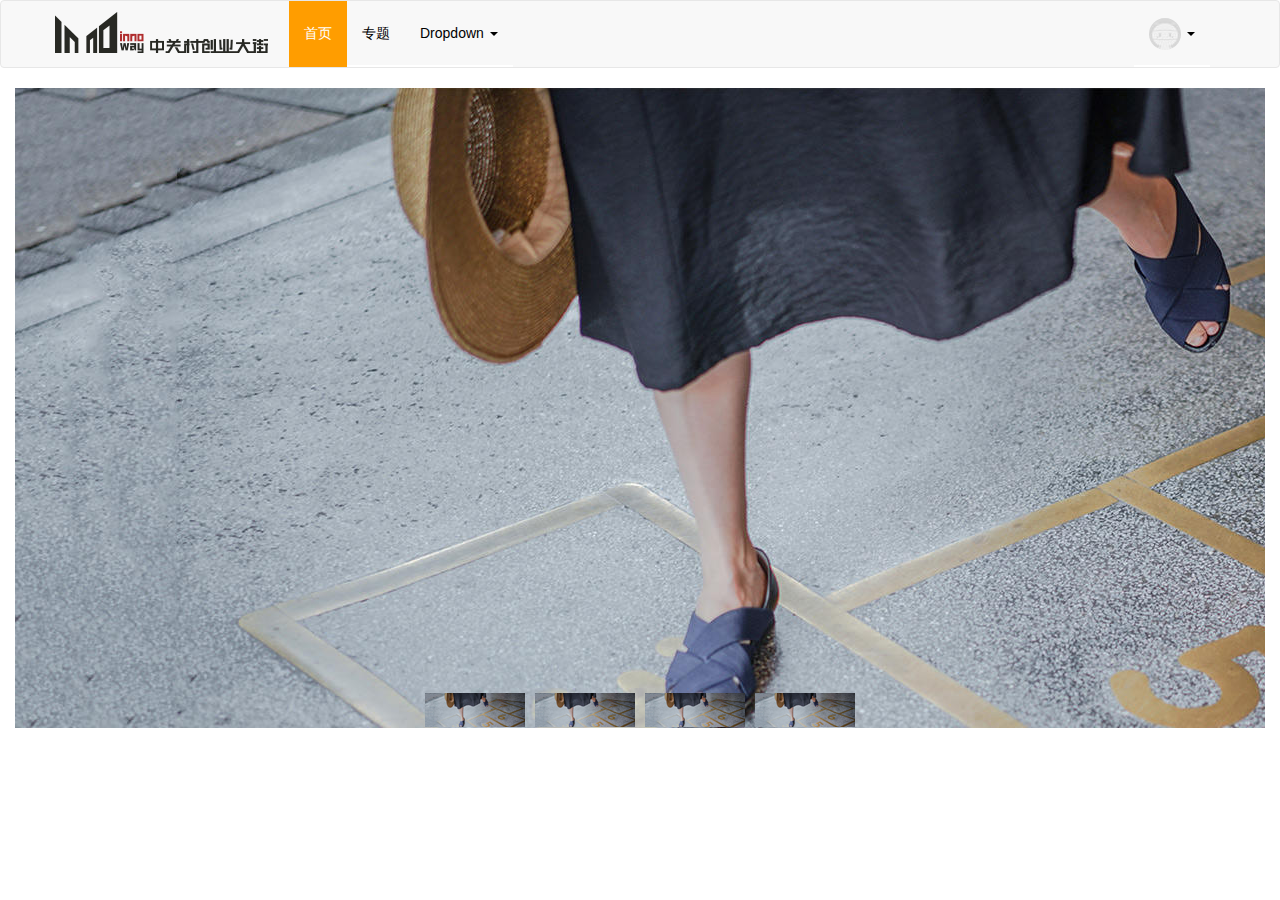
==== index.html @ f0441b7b "'ss'" ====
<!DOCTYPE html>
<html lang="zh">

	<head>
		<meta charset="UTF-8" />
		<meta name="viewport" content="width=device-width, initial-scale=1.0" />
		<meta http-equiv="X-UA-Compatible" content="ie=edge" />
		<title>点点滴滴</title>
		<link rel="stylesheet" type="text/css" href="bootstarp/css/bootstrap.css" />
		<link rel="stylesheet" type="text/css" href="swiper/css/swiper-3.4.2.min.css" />
		<link rel="stylesheet" type="text/css" href="css/style.css" />
		<script src="js/jquery.js" type="text/javascript" charset="utf-8"></script>
		<script src="bootstarp/js/bootstrap.js" type="text/javascript" charset="utf-8"></script>
		<script src="swiper/js/swiper-3.4.2.min.js" type="text/javascript" charset="utf-8"></script>
	</head>

	<body>
		<!-- header start -->
		<div class="navbar navbar-default">
			<div class="container">
				<!-- logo start -->
				<div class="navbar-header">
					<a class="navbar-brand logo-style" href="/">
						<img class="brand-img" src="img/logo.png" alt="点点滴滴">
					</a>
				</div>
				<!-- logo end -->
				<!-- navbar start -->
				<div class="collapse navbar-collapse" id="bs-example-navbar-collapse-1">
					<ul class="nav navbar-nav">
						<li class="active">
							<a href="#">首页</a>
						</li>
						<li>
							<a href="#">专题</a>
						</li>
						<li class="dropdown">
							<a href="#" class="dropdown-toggle" data-toggle="dropdown" role="button" aria-haspopup="true" aria-expanded="false">
								Dropdown <span class="caret"></span>
							</a>
							<ul class="dropdown-menu">
								<li>
									<a href="#">Action</a>
								</li>
								<li>
									<a href="#">Another action</a>
								</li>
								<li>
									<a href="#">Something else here</a>
								</li>
								<li role="separator" class="divider"></li>
								<li>
									<a href="#">Separated link</a>
								</li>
								<li role="separator" class="divider"></li>
								<li>
									<a href="#">One more separated link</a>
								</li>
							</ul>
						</li>
					</ul>
					<ul class="nav navbar-nav navbar-right">
						<li class="dropdown">
							<a href="#" class="dropdown-toggle user-active" data-toggle="dropdown" role="button">
								<img class="img-circle" src="img/user.jpeg" />
								<span class="caret"></span>
							</a>
							<ul class="dropdown-menu">
								<li>
									<a href="#">
										<i class="glyphicon glyphicon-edit"></i> 写游记
									</a>
								</li>
								<li>
									<a href="#">
										<i class="glyphicon glyphicon-cog"></i> 设置
									</a>
								</li>
								<li>
									<a href="#">
										<i class="glyphicon glyphicon-off"></i> 退出
									</a>
								</li>
							</ul>
						</li>
					</ul>
				</div>
				<!-- navbar end -->
			</div>
		</div>
		<!-- header end -->
		<div class="container-fluid">
			<div class="swiper-container">
			  	<div class="swiper-wrapper">
				    <div class="swiper-slide">
				    	<img src="img/swiperImg/show01.jpeg"/>
				    </div>
				    <div class="swiper-slide">
				    	<img src="img/swiperImg/show02.jpeg"/>
				    </div>
				    <div class="swiper-slide">
				    	<img src="img/swiperImg/show03.jpeg"/>
				    </div>
				    <div class="swiper-slide">
				    	<img src="img/swiperImg/show04.jpeg"/>
				    </div>
			  	</div>
			  	<div class="swiper-pagination"></div>
			</div>
		</div>
		
		<script>
			new Swiper('.swiper-container',{
				autoplay:2000,
				loop:true,
				pagination : '.swiper-pagination',
				paginationBulletRender: function (swiper, index, className) {
			      	return '<span class="' + className + '">'
			      	+'<img src="img/swiperImg/show01-min.jpg"/>'
			      	+'</span>';
			  	}
			});
		</script>
	</body>

</html>
---- css/style.css ----
.logo-style{
	padding: 0px 20px 0px 0px;
}
.navbar-default .navbar-nav > .active > a,
.navbar-default .navbar-nav > .active > a:hover,
.navbar-default .navbar-nav > .active > a:focus{
	background-color: #ff9d00;
    color: #fff!important;
    text-decoration: none;
    border-bottom: 2px solid #ff9d00;
}
.navbar-default .navbar-nav > li > a{
	color: black;
	border-bottom: 2px solid white;
}
.navbar-default .navbar-nav > li > a:hover{
	color: #ff9d00;
	border-bottom: 2px solid #ff9d00;
}
.navbar-nav > li > a{
	line-height: 34px;
}
.user-active:hover{
	border-bottom:none!important;
}
.user-active:hover>img,.user-active:focus>img{
	border: 2px solid #ff9d00;
}
.nav .open > a,
.nav .open > a:hover,
.nav .open > a:focus{
	border: none!important;
}
.dropdown-menu > li > a {
    padding: 10px 24px;
}
.dropdown-menu > li > a > i{
    padding-right: 10px;
}
.dropdown-menu > li > a:hover, .dropdown-menu > li > a:focus {
    color: #262626;
    text-decoration: none;
    background-color: rgba(204, 204, 204, 0.5);
}
.swiper-pagination-bullet{
	width: auto;
    opacity: 1;
}
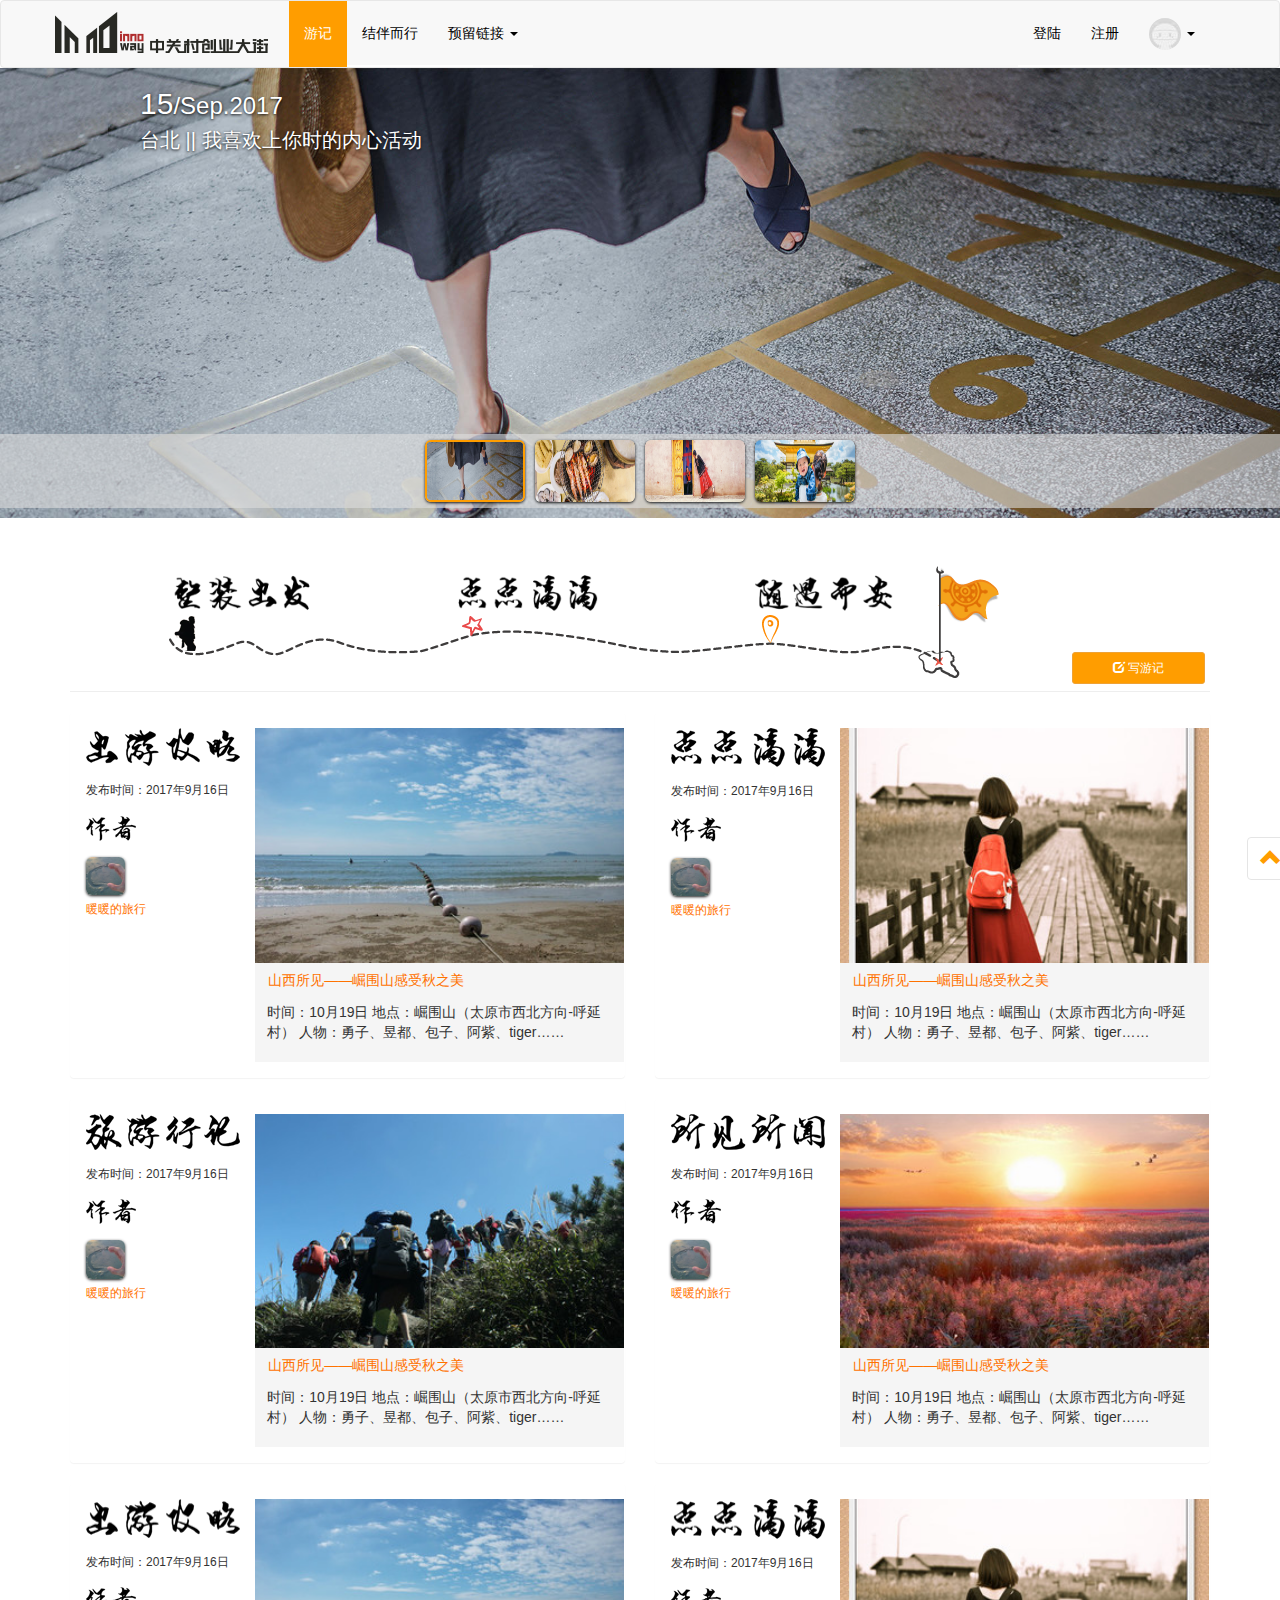
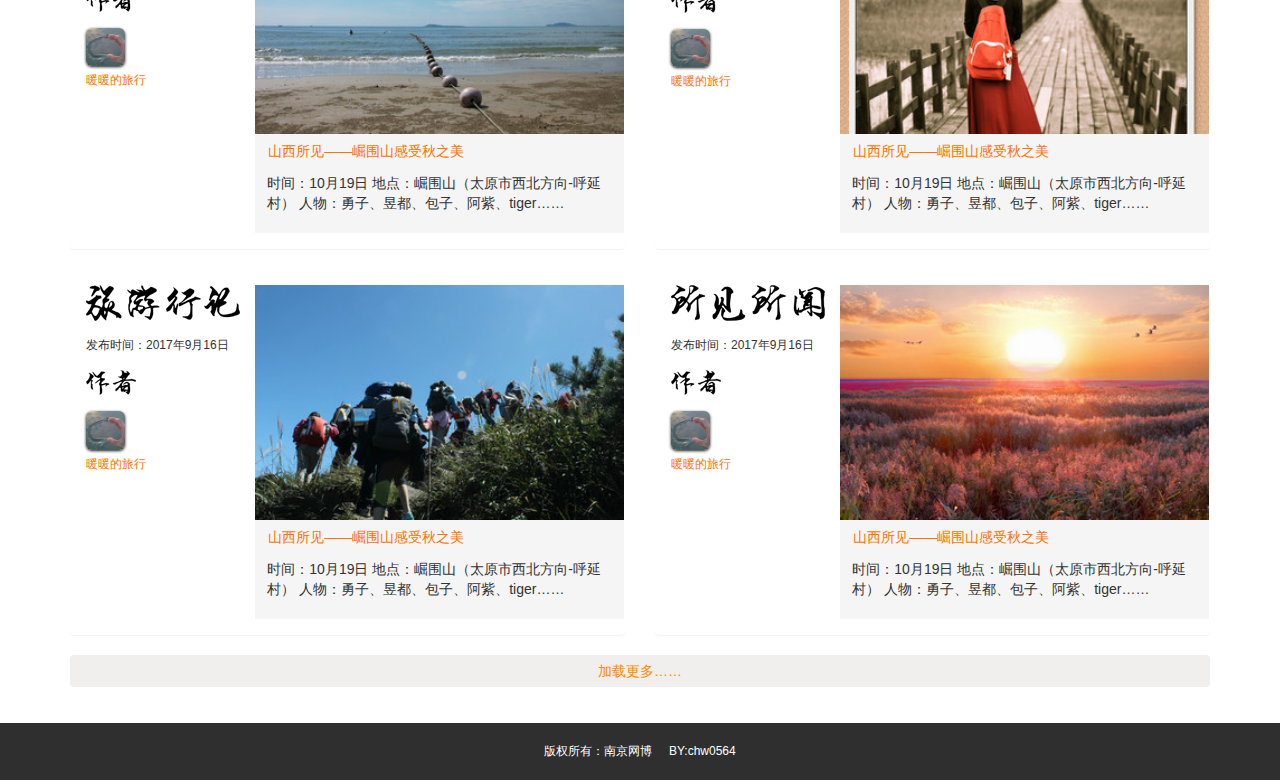
==== commit 38a085f9: "'ss'" ====
--- a/index.html
+++ b/index.html
@@ -12,11 +12,13 @@
 		<script src="js/jquery.js" type="text/javascript" charset="utf-8"></script>
 		<script src="bootstarp/js/bootstrap.js" type="text/javascript" charset="utf-8"></script>
 		<script src="swiper/js/swiper-3.4.2.min.js" type="text/javascript" charset="utf-8"></script>
+		<script src="" type="text/javascript" charset="utf-8"></script>
+		<script src="js/index.js" type="text/javascript" charset="utf-8"></script>
 	</head>
 
 	<body>
 		<!-- header start -->
-		<div class="navbar navbar-default">
+		<div class="navbar navbar-default clear-bottom">
 			<div class="container">
 				<!-- logo start -->
 				<div class="navbar-header">
@@ -29,37 +31,29 @@
 				<div class="collapse navbar-collapse" id="bs-example-navbar-collapse-1">
 					<ul class="nav navbar-nav">
 						<li class="active">
-							<a href="#">首页</a>
+							<a href="index.html">游记</a>
 						</li>
 						<li>
-							<a href="#">专题</a>
+							<a href="jieban.html">结伴而行</a>
 						</li>
 						<li class="dropdown">
 							<a href="#" class="dropdown-toggle" data-toggle="dropdown" role="button" aria-haspopup="true" aria-expanded="false">
-								Dropdown <span class="caret"></span>
+								预留链接 <span class="caret"></span>
 							</a>
 							<ul class="dropdown-menu">
 								<li>
-									<a href="#">Action</a>
-								</li>
-								<li>
-									<a href="#">Another action</a>
-								</li>
-								<li>
-									<a href="#">Something else here</a>
-								</li>
-								<li role="separator" class="divider"></li>
-								<li>
-									<a href="#">Separated link</a>
-								</li>
-								<li role="separator" class="divider"></li>
-								<li>
-									<a href="#">One more separated link</a>
+									<a href="#">预留链接</a>
 								</li>
 							</ul>
 						</li>
 					</ul>
 					<ul class="nav navbar-nav navbar-right">
+						<li>
+							<a href="">登陆</a>
+						</li>
+						<li>
+							<a href="">注册</a>
+						</li>
 						<li class="dropdown">
 							<a href="#" class="dropdown-toggle user-active" data-toggle="dropdown" role="button">
 								<img class="img-circle" src="img/user.jpeg" />
@@ -89,38 +83,317 @@
 			</div>
 		</div>
 		<!-- header end -->
-		<div class="container-fluid">
+		
+		<!-- slide start -->
+		<div class="container-fluid clear-padding">
 			<div class="swiper-container">
 			  	<div class="swiper-wrapper">
 				    <div class="swiper-slide">
-				    	<img src="img/swiperImg/show01.jpeg"/>
+				    	<div class="show-title">
+				    		<div class="date">
+		                        <span class="day">15</span>/Sep.2017
+		                    </div>
+		                    <div>台北 || 我喜欢上你时的内心活动</div>
+				    	</div>
+				    	<img class="swiper-lazy" src="img/swiperImg/show01.jpeg"/>
+				    	<div class="swiper-lazy-preloader"></div>
 				    </div>
 				    <div class="swiper-slide">
-				    	<img src="img/swiperImg/show02.jpeg"/>
+				    	<div class="show-title">
+				    		<div class="date">
+		                        <span class="day">14</span>/Sep.2017
+		                    </div>
+		                    <div>如果，有人在贝加尔湖向你求了婚</div>
+				    	</div>
+				    	<img class="swiper-lazy" src="img/swiperImg/show02.jpeg"/>
+				    	<div class="swiper-lazy-preloader"></div>
 				    </div>
 				    <div class="swiper-slide">
-				    	<img src="img/swiperImg/show03.jpeg"/>
+				    	<div class="show-title">
+				    		<div class="date">
+		                        <span class="day">13</span>/Sep.2017
+		                    </div>
+		                    <div>从路边摊到米其林，我们来香港只为了吃！</div>
+				    	</div>
+				    	<img class="swiper-lazy" src="img/swiperImg/show03.jpeg"/>
+				    	<div class="swiper-lazy-preloader"></div>
 				    </div>
 				    <div class="swiper-slide">
-				    	<img src="img/swiperImg/show04.jpeg"/>
+				    	<div class="show-title">
+				    		<div class="date">
+		                        <span class="day">12</span>/Sep.2017
+		                    </div>
+		                    <div>久别重逢，我心之疆。【南疆行记】</div>
+				    	</div>
+				    	<img class="swiper-lazy" src="img/swiperImg/show04.jpeg"/>
+				    	<div class="swiper-lazy-preloader"></div>
 				    </div>
 			  	</div>
-			  	<div class="swiper-pagination"></div>
+			  	<div class="swiper-pagination slide-back"></div>
 			</div>
 		</div>
+		<!-- slide end -->
 		
-		<script>
-			new Swiper('.swiper-container',{
-				autoplay:2000,
-				loop:true,
-				pagination : '.swiper-pagination',
-				paginationBulletRender: function (swiper, index, className) {
-			      	return '<span class="' + className + '">'
-			      	+'<img src="img/swiperImg/show01-min.jpg"/>'
-			      	+'</span>';
-			  	}
-			});
-		</script>
+		<!-- content start -->
+		<div class="container" id="a">
+			<div class="row">
+				<div class="col-xs-12">
+					<div class="page-header">
+						<img src="img/resident-hd.png"/>
+					  	<a class="btn btn-warning btn-sm btn-pos">
+					  		<i class="glyphicon glyphicon-edit"></i> 写游记
+					  	</a>
+					</div>
+				</div>
+			</div>
+			<div class="row">
+				
+				
+				<div class="col-xs-6">
+					<div class="panel">
+					  <div class="panel-body row">
+					    <div class="col-xs-4 article">
+					    	<img class="art-title" src="img/title/chuyougonglv.png"/>
+					    	<p class="art-date">发布时间：2017年9月16日</p>
+					    	<img class="art-zuozhe" src="img/zuozhe.png"/>
+					    	<img class="img-rounded art-user" src="img/userImg/user01.jpeg"/>
+					    	<div class="art-username">
+					    		暖暖的旅行
+					    	</div>
+					    </div>
+					    <div class="col-xs-8 art-back">
+		                    <div>
+		                        <a href="#" target="_blank">
+		                        	<img src="img/artimg/art (1).jpeg">
+		                       	</a>
+		                    </div>
+		                    <h3 class="content-title">
+		                    	<a class="btn btn-link" href="" target="_blank">山西所见——崛围山感受秋之美</a>
+		                    </h3>
+		                    <div class="content-desc"> 时间：10月19日 地点：崛围山（太原市西北方向-呼延村） 人物：勇子、昱都、包子、阿紫、tiger……</div>
+					    </div>
+					  </div>
+					</div>
+				</div>
+				
+				
+				<div class="col-xs-6">
+					<div class="panel">
+					  <div class="panel-body row">
+					    <div class="col-xs-4 article">
+					    	<img class="art-title" src="img/title/diandiandidi.png"/>
+					    	<p class="art-date">发布时间：2017年9月16日</p>
+					    	<img class="art-zuozhe" src="img/zuozhe.png"/>
+					    	<img class="img-rounded art-user" src="img/userImg/user01.jpeg"/>
+					    	<div class="art-username">
+					    		暖暖的旅行
+					    	</div>
+					    </div>
+					    <div class="col-xs-8 art-back">
+		                    <div>
+		                        <a href="#" target="_blank">
+		                        	<img src="img/artimg/art (2).jpeg">
+		                       	</a>
+		                    </div>
+		                    <h3 class="content-title">
+		                    	<a class="btn btn-link" href="" target="_blank">山西所见——崛围山感受秋之美</a>
+		                    </h3>
+		                    <div class="content-desc"> 时间：10月19日 地点：崛围山（太原市西北方向-呼延村） 人物：勇子、昱都、包子、阿紫、tiger……</div>
+					    </div>
+					  </div>
+					</div>
+				</div>
+				
+				
+				<div class="col-xs-6">
+					<div class="panel">
+					  <div class="panel-body row">
+					    <div class="col-xs-4 article">
+					    	<img class="art-title" src="img/title/lvyouxingji.png"/>
+					    	<p class="art-date">发布时间：2017年9月16日</p>
+					    	<img class="art-zuozhe" src="img/zuozhe.png"/>
+					    	<img class="img-rounded art-user" src="img/userImg/user01.jpeg"/>
+					    	<div class="art-username">
+					    		暖暖的旅行
+					    	</div>
+					    </div>
+					    <div class="col-xs-8 art-back">
+		                    <div>
+		                        <a href="#" target="_blank">
+		                        	<img src="img/artimg/art (3).jpeg">
+		                       	</a>
+		                    </div>
+		                    <h3 class="content-title">
+		                    	<a class="btn btn-link" href="" target="_blank">山西所见——崛围山感受秋之美</a>
+		                    </h3>
+		                    <div class="content-desc"> 时间：10月19日 地点：崛围山（太原市西北方向-呼延村） 人物：勇子、昱都、包子、阿紫、tiger……</div>
+					    </div>
+					  </div>
+					</div>
+				</div>
+				
+				<div class="col-xs-6">
+					<div class="panel">
+					  <div class="panel-body row">
+					    <div class="col-xs-4 article">
+					    	<img class="art-title" src="img/title/suojiansuowen.png"/>
+					    	<p class="art-date">发布时间：2017年9月16日</p>
+					    	<img class="art-zuozhe" src="img/zuozhe.png"/>
+					    	<img class="img-rounded art-user" src="img/userImg/user01.jpeg"/>
+					    	<div class="art-username">
+					    		暖暖的旅行
+					    	</div>
+					    </div>
+					    <div class="col-xs-8 art-back">
+		                    <div>
+		                        <a href="#" target="_blank">
+		                        	<img src="img/artimg/art (4).jpeg">
+		                       	</a>
+		                    </div>
+		                    <h3 class="content-title">
+		                    	<a class="btn btn-link" href="" target="_blank">山西所见——崛围山感受秋之美</a>
+		                    </h3>
+		                    <div class="content-desc"> 时间：10月19日 地点：崛围山（太原市西北方向-呼延村） 人物：勇子、昱都、包子、阿紫、tiger……</div>
+					    </div>
+					  </div>
+					</div>
+				</div>
+				
+				
+				<div class="col-xs-6">
+					<div class="panel">
+					  <div class="panel-body row">
+					    <div class="col-xs-4 article">
+					    	<img class="art-title" src="img/title/chuyougonglv.png"/>
+					    	<p class="art-date">发布时间：2017年9月16日</p>
+					    	<img class="art-zuozhe" src="img/zuozhe.png"/>
+					    	<img class="img-rounded art-user" src="img/userImg/user01.jpeg"/>
+					    	<div class="art-username">
+					    		暖暖的旅行
+					    	</div>
+					    </div>
+					    <div class="col-xs-8 art-back">
+		                    <div>
+		                        <a href="#" target="_blank">
+		                        	<img src="img/artimg/art (1).jpeg">
+		                       	</a>
+		                    </div>
+		                    <h3 class="content-title">
+		                    	<a class="btn btn-link" href="" target="_blank">山西所见——崛围山感受秋之美</a>
+		                    </h3>
+		                    <div class="content-desc"> 时间：10月19日 地点：崛围山（太原市西北方向-呼延村） 人物：勇子、昱都、包子、阿紫、tiger……</div>
+					    </div>
+					  </div>
+					</div>
+				</div>
+				
+				
+				<div class="col-xs-6">
+					<div class="panel">
+					  <div class="panel-body row">
+					    <div class="col-xs-4 article">
+					    	<img class="art-title" src="img/title/diandiandidi.png"/>
+					    	<p class="art-date">发布时间：2017年9月16日</p>
+					    	<img class="art-zuozhe" src="img/zuozhe.png"/>
+					    	<img class="img-rounded art-user" src="img/userImg/user01.jpeg"/>
+					    	<div class="art-username">
+					    		暖暖的旅行
+					    	</div>
+					    </div>
+					    <div class="col-xs-8 art-back">
+		                    <div>
+		                        <a href="#" target="_blank">
+		                        	<img src="img/artimg/art (2).jpeg">
+		                       	</a>
+		                    </div>
+		                    <h3 class="content-title">
+		                    	<a class="btn btn-link" href="" target="_blank">山西所见——崛围山感受秋之美</a>
+		                    </h3>
+		                    <div class="content-desc"> 时间：10月19日 地点：崛围山（太原市西北方向-呼延村） 人物：勇子、昱都、包子、阿紫、tiger……</div>
+					    </div>
+					  </div>
+					</div>
+				</div>
+				
+				
+				<div class="col-xs-6">
+					<div class="panel">
+					  <div class="panel-body row">
+					    <div class="col-xs-4 article">
+					    	<img class="art-title" src="img/title/lvyouxingji.png"/>
+					    	<p class="art-date">发布时间：2017年9月16日</p>
+					    	<img class="art-zuozhe" src="img/zuozhe.png"/>
+					    	<img class="img-rounded art-user" src="img/userImg/user01.jpeg"/>
+					    	<div class="art-username">
+					    		暖暖的旅行
+					    	</div>
+					    </div>
+					    <div class="col-xs-8 art-back">
+		                    <div>
+		                        <a href="#" target="_blank">
+		                        	<img src="img/artimg/art (3).jpeg">
+		                       	</a>
+		                    </div>
+		                    <h3 class="content-title">
+		                    	<a class="btn btn-link" href="" target="_blank">山西所见——崛围山感受秋之美</a>
+		                    </h3>
+		                    <div class="content-desc"> 时间：10月19日 地点：崛围山（太原市西北方向-呼延村） 人物：勇子、昱都、包子、阿紫、tiger……</div>
+					    </div>
+					  </div>
+					</div>
+				</div>
+				
+				<div class="col-xs-6">
+					<div class="panel">
+					  <div class="panel-body row">
+					    <div class="col-xs-4 article">
+					    	<img class="art-title" src="img/title/suojiansuowen.png"/>
+					    	<p class="art-date">发布时间：2017年9月16日</p>
+					    	<img class="art-zuozhe" src="img/zuozhe.png"/>
+					    	<img class="img-rounded art-user" src="img/userImg/user01.jpeg"/>
+					    	<div class="art-username">
+					    		暖暖的旅行
+					    	</div>
+					    </div>
+					    <div class="col-xs-8 art-back">
+		                    <div>
+		                        <a href="#" target="_blank">
+		                        	<img src="img/artimg/art (4).jpeg">
+		                       	</a>
+		                    </div>
+		                    <h3 class="content-title">
+		                    	<a class="btn btn-link" href="" target="_blank">山西所见——崛围山感受秋之美</a>
+		                    </h3>
+		                    <div class="content-desc"> 时间：10月19日 地点：崛围山（太原市西北方向-呼延村） 人物：勇子、昱都、包子、阿紫、tiger……</div>
+					    </div>
+					  </div>
+					</div>
+				</div>
+				
+			</div>
+			<div class="row">
+				<div class="col-xs-12 loading-btn">
+					<a class="btn btn-default btn-block">加载更多……</a>
+				</div>
+			</div>
+			<!-- fiex btn start-->
+			<div class="mfw-toolbar">
+			    <div class="toolbar-item-top">
+					<a href="#a" role="button" class="btn" >
+						<i class="glyphicon glyphicon-chevron-up"></i>
+					</a>
+				</div>
+			</div>
+			<!-- fiex btn end-->
+		</div>
+		<!-- content end-->
+		
+		<!-- footers start -->
+		<div class="footers">
+			版权所有：南京网博   &nbsp; &nbsp; BY:chw0564
+		</div>
+		<!-- footers end -->
+		
 	</body>
 
 </html>--- a/css/style.css
+++ b/css/style.css
@@ -1,3 +1,6 @@
+body{
+    font-family: Arial,"Lucida Grande","Microsoft Yahei","Hiragino Sans GB","Hiragino Sans GB W3",SimSun,"PingFang SC",STHeiti;
+}
 .logo-style{
 	padding: 0px 20px 0px 0px;
 }
@@ -46,3 +49,249 @@
 	width: auto;
     opacity: 1;
 }
+.clear-bottom{
+	margin-bottom: 0px;
+}
+.clear-padding{
+	padding-left: 0px;
+	padding-right: 0px;
+	height: 450px;
+}
+.clear-padding .swiper-slide > img{
+	height: 450px;
+	width: 100%;
+}
+.swiper-pagination-bullet-active img{
+	border: 2px solid #ff9d00;
+}
+.slide-back{
+	background-color: rgba(221, 221, 221, 0.6);
+    height: 74px;
+    padding: 6px;
+}
+.swiper-slide .show-title{
+    position: absolute;
+    top: 15px;
+    left: 50%;
+    margin-left: -500px;
+    color: #fff;
+    font-size: 20px;
+    text-shadow: 0 1px 3px rgba(0,0,0,.9);
+    text-align: left;
+}
+.swiper-slide .show-title .date {
+    position: relative;
+    width: 180px;
+    font-size: 24px;
+    overflow: hidden;
+}
+.swiper-slide .show-title .day {
+    font-size: 30px;
+}
+
+.title-img{
+	height: 380px;
+    background: url(../img/topimg/index-topBg2.jpg) no-repeat center bottom;
+    background-size: cover;
+}
+.title-img .show-title{
+	text-align: center;
+    padding-top: 90px;
+	color: #fff;
+    text-shadow: 0 0 2px rgba(0,0,0,.4);
+}
+.show-title .one-title{
+	font-size: 38px;
+    font-weight: bold;
+}
+.show-title .two-title{
+	font-size: 30px;
+    padding: 20px 0px;
+}
+
+.img-rounded{
+	box-shadow: 0 1px 3px rgba(0,0,0,.9);
+}
+.page-header{
+	text-align: center;
+}
+.page-header h3{
+	text-align: left;
+    color: #666;
+    padding-left: 30px;
+}
+.btn-pos{
+	position: absolute;
+    right: 20px;
+    bottom: 28px;
+}
+.btn-warning{
+    background-color: #ff9d00;
+    color: #fff;
+    padding: 6px 40px;
+}
+.article > .art-title{
+	width: 100%;
+	padding-bottom: 16px;
+}
+.article > .art-date{
+	font-size: 12px;
+	padding-bottom: 16px;
+	margin-bottom: 0px;
+}
+.article > .art-zuozhe{
+	display: block;
+	padding-bottom: 16px;
+}
+.article > .art-user{
+	display: block;
+	width: 25%;
+}
+.art-username{
+	/*text-align: center;*/
+    font-size: 12px;
+    color: #ff7200;
+    padding: 6px 0px;
+}
+.art-back{
+	background-color: #f5f5f5;;
+	padding: 0px
+}
+.art-back img{
+	width: 100%;
+}
+.content-title{
+	margin: 0px;
+    font-size: 14px;
+    color: #ff7200;
+}
+.btn-link,.btn-link:hover,.btn-link:active,.btn-link:focus{
+	color: #ff7200;
+	text-decoration: none;
+}
+.btn-link:hover{
+	text-decoration: underline;
+}
+.content-desc{
+	margin: 5px 12px;
+    line-height: 20px;
+    margin-bottom: 20px;
+}
+.loading-btn{
+	padding-bottom: 30px;
+}
+.loading-btn > .btn-default{
+	color: #ff8a00;
+	background-color: #f0efee;
+	border: none;
+}
+.loading-btn > .btn-default:hover{
+	background-color: #f0efee;
+    text-decoration: none;
+}
+.mfw-toolbar{
+	position: fixed;
+    right: 50%;
+    bottom: 20px;
+    height: auto;
+    margin-right: -650px;
+    z-index: 10;
+}
+.toolbar-item-top{
+	display: block;
+}
+.mfw-toolbar .btn {
+    width: 43px;
+    height: 43px;
+    display: block;
+    border: 1px solid #e5e5e5;
+    text-align: center;
+    background-color: #fff;
+    position: relative;
+    font-size: 22px;
+}
+
+.mfw-toolbar a:hover {
+    color: #ff8a00;
+    text-decoration: underline;
+}
+.mfw-toolbar a {
+    color: #ff9d00;
+    text-decoration: none;
+    cursor: pointer;
+}
+.footers{
+	color: white;
+    width: 100%;
+    font-size: 12px;
+    text-align: center;
+    margin: 0 auto;
+    padding-top: 20px;
+    padding-bottom: 20px;
+    margin-top: 6px;
+    background-color: #2f2f2f;
+}
+
+.search-div{
+	display: inline-block;
+    padding: 20px;
+    background-color: rgba(0, 0, 0, 0.6);
+    border-radius: 6px;
+    margin-top: 70px;
+}
+.clear-back{
+	background-color: rgba(0,0,0,0);
+}
+.clear-btn{
+	background-color: rgba(255, 157, 0, 0);
+    border: 1px solid #ccc;
+}
+.clear-btn:hover{
+	color: #ff9d00;
+}
+.content-back{
+	background-color: #efefef;
+}
+.clear-panel{
+	background-color: #efefef;
+	padding: 0px;
+	border:none;
+	padding: 20px 10px;
+}
+.clear-panel:hover{
+	background-color: white;
+	border:none;
+}
+.after{
+    position: absolute;
+    right: 36px;
+    top: 138px;
+    width: 72px;
+    height: 60px;
+    padding-top: 20px;
+    background: url(../img/sprites5.png) no-repeat -80px 0;
+    overflow: hidden;
+    text-align: center;
+    color: #999;
+}
+.after b{
+    color: #409f97;
+    font-size: 28px;
+    vertical-align: baseline;
+}
+.after-hr{
+    position: absolute;
+    left: 40px;
+    top: 196px;
+    width: 134px;
+    height: 1px;
+    margin: 0;
+    padding: 0;
+    border: 0;
+    border-top: 1px solid #d5d5d5;
+    overflow: hidden;
+}
+.add-padding-bottom{
+	padding-bottom: 20px;
+	margin-bottom: 20px;
+}
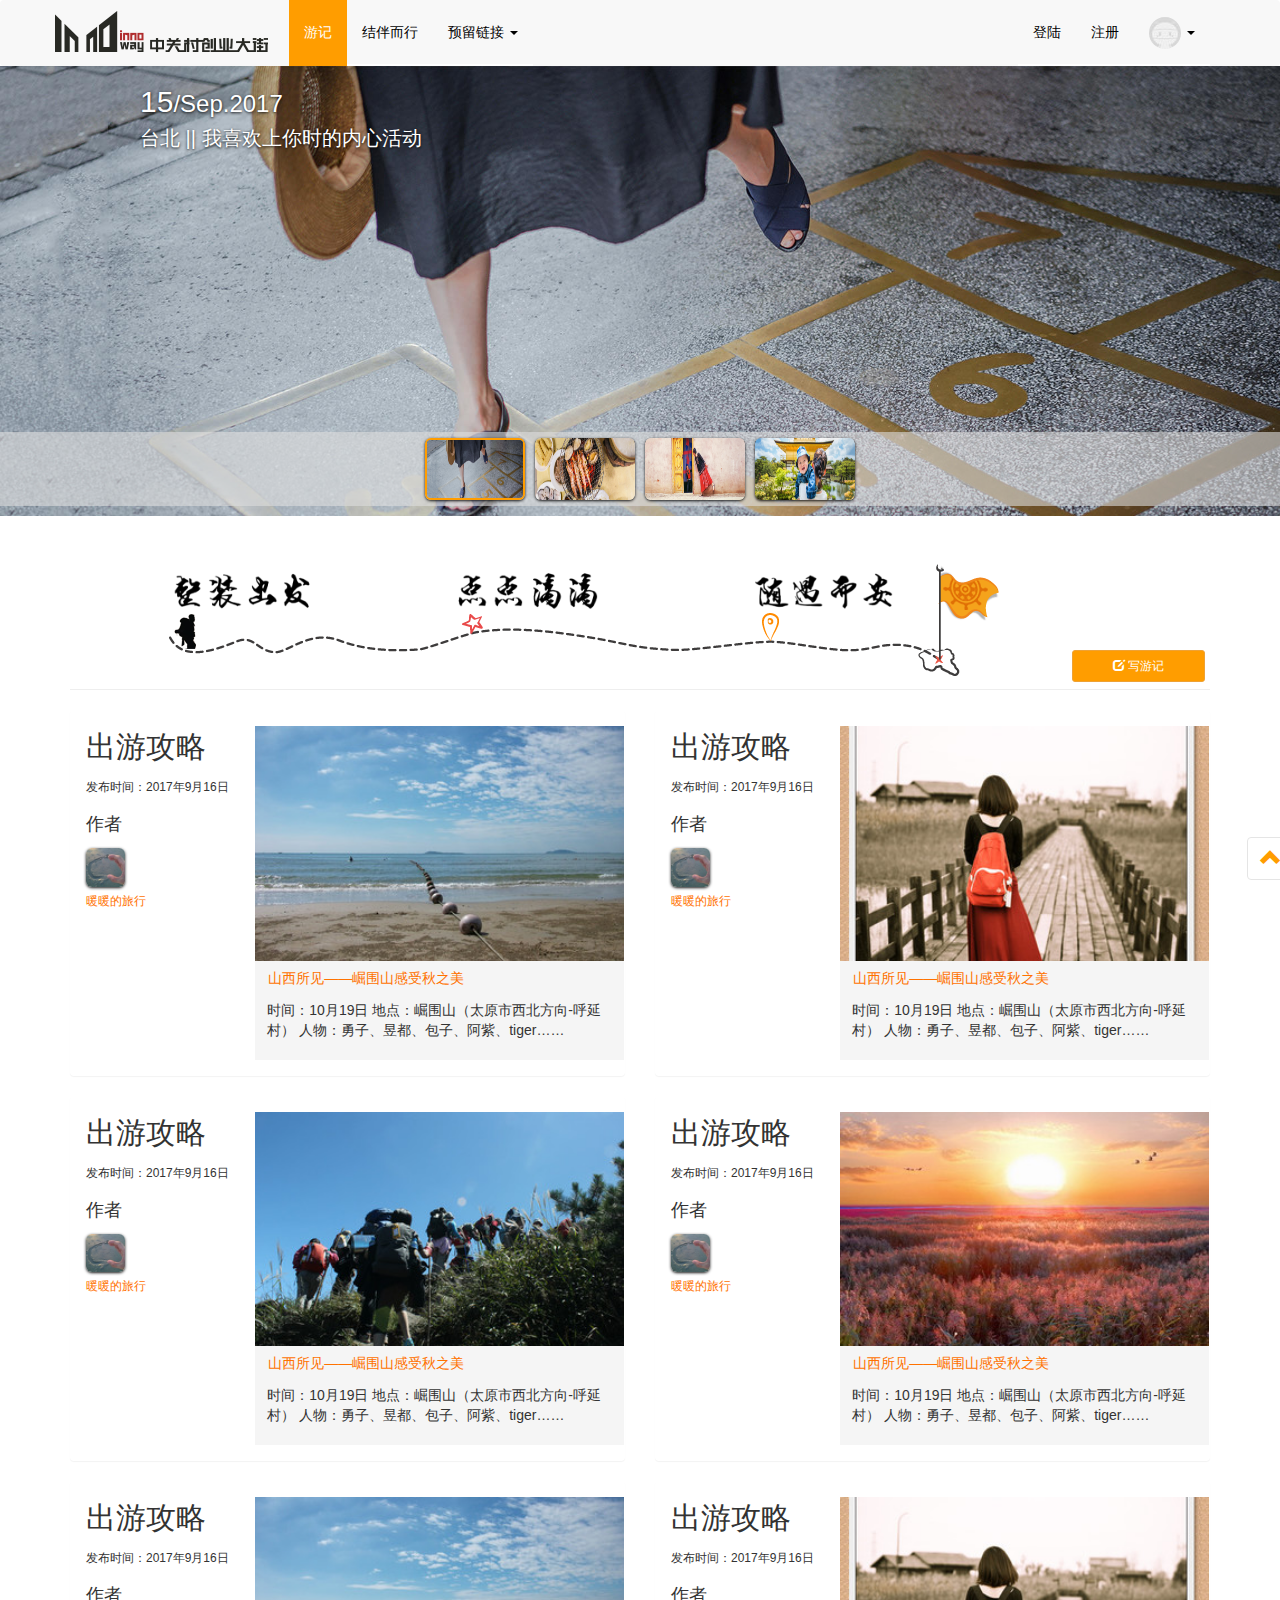
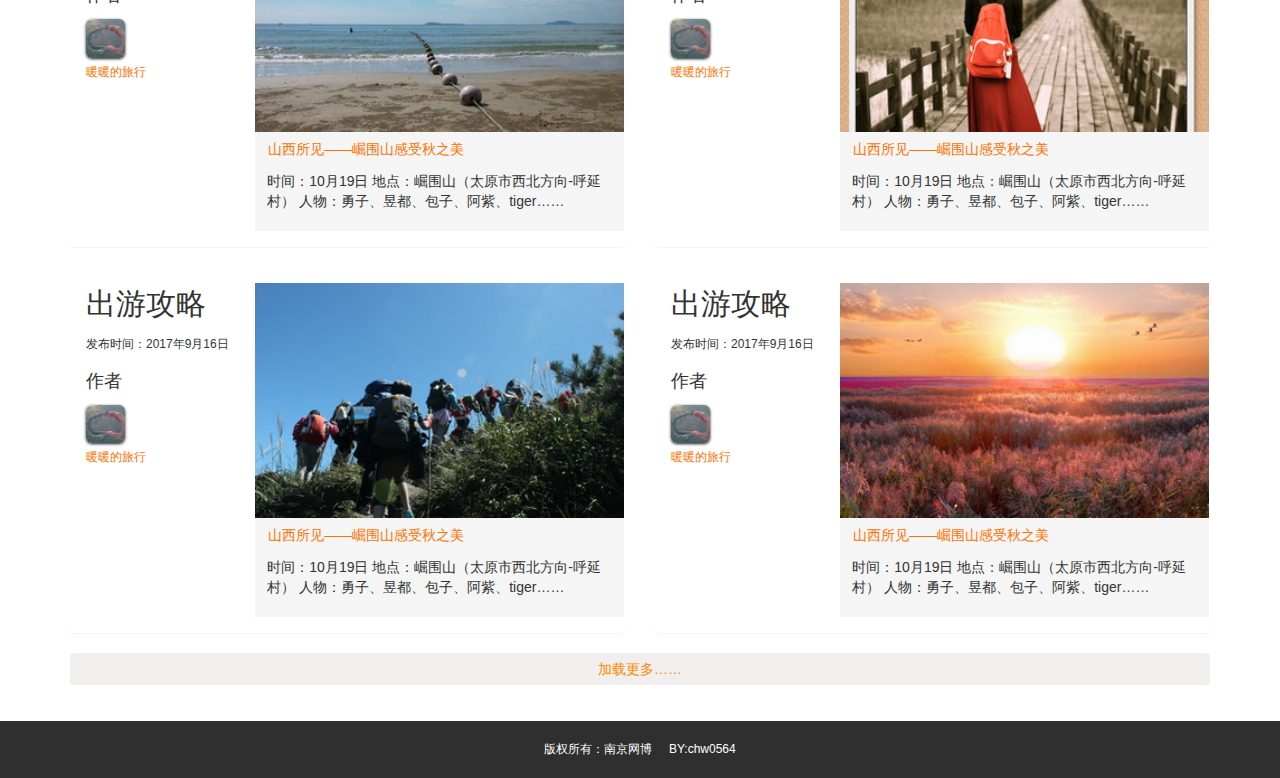
==== commit 84b5f3b6: "'ss'" ====
--- a/index.html
+++ b/index.html
@@ -153,9 +153,9 @@
 					<div class="panel">
 					  <div class="panel-body row">
 					    <div class="col-xs-4 article">
-					    	<img class="art-title" src="img/title/chuyougonglv.png"/>
-					    	<p class="art-date">发布时间：2017年9月16日</p>
-					    	<img class="art-zuozhe" src="img/zuozhe.png"/>
+					    	<p class="classify-css">出游攻略</p>
+					    	<p class="art-date">发布时间：2017年9月16日</p>
+					    	<p class="zuozhe-css">作者</p>
 					    	<img class="img-rounded art-user" src="img/userImg/user01.jpeg"/>
 					    	<div class="art-username">
 					    		暖暖的旅行
@@ -181,9 +181,9 @@
 					<div class="panel">
 					  <div class="panel-body row">
 					    <div class="col-xs-4 article">
-					    	<img class="art-title" src="img/title/diandiandidi.png"/>
-					    	<p class="art-date">发布时间：2017年9月16日</p>
-					    	<img class="art-zuozhe" src="img/zuozhe.png"/>
+					    	<p class="classify-css">出游攻略</p>
+					    	<p class="art-date">发布时间：2017年9月16日</p>
+					    	<p class="zuozhe-css">作者</p>
 					    	<img class="img-rounded art-user" src="img/userImg/user01.jpeg"/>
 					    	<div class="art-username">
 					    		暖暖的旅行
@@ -209,9 +209,9 @@
 					<div class="panel">
 					  <div class="panel-body row">
 					    <div class="col-xs-4 article">
-					    	<img class="art-title" src="img/title/lvyouxingji.png"/>
-					    	<p class="art-date">发布时间：2017年9月16日</p>
-					    	<img class="art-zuozhe" src="img/zuozhe.png"/>
+					    	<p class="classify-css">出游攻略</p>
+					    	<p class="art-date">发布时间：2017年9月16日</p>
+					    	<p class="zuozhe-css">作者</p>
 					    	<img class="img-rounded art-user" src="img/userImg/user01.jpeg"/>
 					    	<div class="art-username">
 					    		暖暖的旅行
@@ -236,9 +236,9 @@
 					<div class="panel">
 					  <div class="panel-body row">
 					    <div class="col-xs-4 article">
-					    	<img class="art-title" src="img/title/suojiansuowen.png"/>
-					    	<p class="art-date">发布时间：2017年9月16日</p>
-					    	<img class="art-zuozhe" src="img/zuozhe.png"/>
+					    	<p class="classify-css">出游攻略</p>
+					    	<p class="art-date">发布时间：2017年9月16日</p>
+					    	<p class="zuozhe-css">作者</p>
 					    	<img class="img-rounded art-user" src="img/userImg/user01.jpeg"/>
 					    	<div class="art-username">
 					    		暖暖的旅行
@@ -260,13 +260,13 @@
 				</div>
 				
 				
-				<div class="col-xs-6">
-					<div class="panel">
-					  <div class="panel-body row">
-					    <div class="col-xs-4 article">
-					    	<img class="art-title" src="img/title/chuyougonglv.png"/>
-					    	<p class="art-date">发布时间：2017年9月16日</p>
-					    	<img class="art-zuozhe" src="img/zuozhe.png"/>
+								<div class="col-xs-6">
+					<div class="panel">
+					  <div class="panel-body row">
+					    <div class="col-xs-4 article">
+					    	<p class="classify-css">出游攻略</p>
+					    	<p class="art-date">发布时间：2017年9月16日</p>
+					    	<p class="zuozhe-css">作者</p>
 					    	<img class="img-rounded art-user" src="img/userImg/user01.jpeg"/>
 					    	<div class="art-username">
 					    		暖暖的旅行
@@ -292,9 +292,9 @@
 					<div class="panel">
 					  <div class="panel-body row">
 					    <div class="col-xs-4 article">
-					    	<img class="art-title" src="img/title/diandiandidi.png"/>
-					    	<p class="art-date">发布时间：2017年9月16日</p>
-					    	<img class="art-zuozhe" src="img/zuozhe.png"/>
+					    	<p class="classify-css">出游攻略</p>
+					    	<p class="art-date">发布时间：2017年9月16日</p>
+					    	<p class="zuozhe-css">作者</p>
 					    	<img class="img-rounded art-user" src="img/userImg/user01.jpeg"/>
 					    	<div class="art-username">
 					    		暖暖的旅行
@@ -320,9 +320,9 @@
 					<div class="panel">
 					  <div class="panel-body row">
 					    <div class="col-xs-4 article">
-					    	<img class="art-title" src="img/title/lvyouxingji.png"/>
-					    	<p class="art-date">发布时间：2017年9月16日</p>
-					    	<img class="art-zuozhe" src="img/zuozhe.png"/>
+					    	<p class="classify-css">出游攻略</p>
+					    	<p class="art-date">发布时间：2017年9月16日</p>
+					    	<p class="zuozhe-css">作者</p>
 					    	<img class="img-rounded art-user" src="img/userImg/user01.jpeg"/>
 					    	<div class="art-username">
 					    		暖暖的旅行
@@ -347,9 +347,9 @@
 					<div class="panel">
 					  <div class="panel-body row">
 					    <div class="col-xs-4 article">
-					    	<img class="art-title" src="img/title/suojiansuowen.png"/>
-					    	<p class="art-date">发布时间：2017年9月16日</p>
-					    	<img class="art-zuozhe" src="img/zuozhe.png"/>
+					    	<p class="classify-css">出游攻略</p>
+					    	<p class="art-date">发布时间：2017年9月16日</p>
+					    	<p class="zuozhe-css">作者</p>
 					    	<img class="img-rounded art-user" src="img/userImg/user01.jpeg"/>
 					    	<div class="art-username">
 					    		暖暖的旅行
--- a/css/style.css
+++ b/css/style.css
@@ -1,5 +1,10 @@
+@font-face {
+	font-family:'langqian';
+	src: url('../fonts/MFLangQian_Noncommercial-Regular.ttf');
+}
 body{
     font-family: Arial,"Lucida Grande","Microsoft Yahei","Hiragino Sans GB","Hiragino Sans GB W3",SimSun,"PingFang SC",STHeiti;
+	/*font-family: 'langqian';*/
 }
 .logo-style{
 	padding: 0px 20px 0px 0px;
@@ -51,6 +56,7 @@
 }
 .clear-bottom{
 	margin-bottom: 0px;
+	border: none;
 }
 .clear-padding{
 	padding-left: 0px;
@@ -295,3 +301,11 @@
 	padding-bottom: 20px;
 	margin-bottom: 20px;
 }
+.classify-css{
+    font-size: 30px;
+    font-family: langqian;
+}
+.zuozhe-css{
+	font-size: 18px;
+    font-family: langqian;
+}
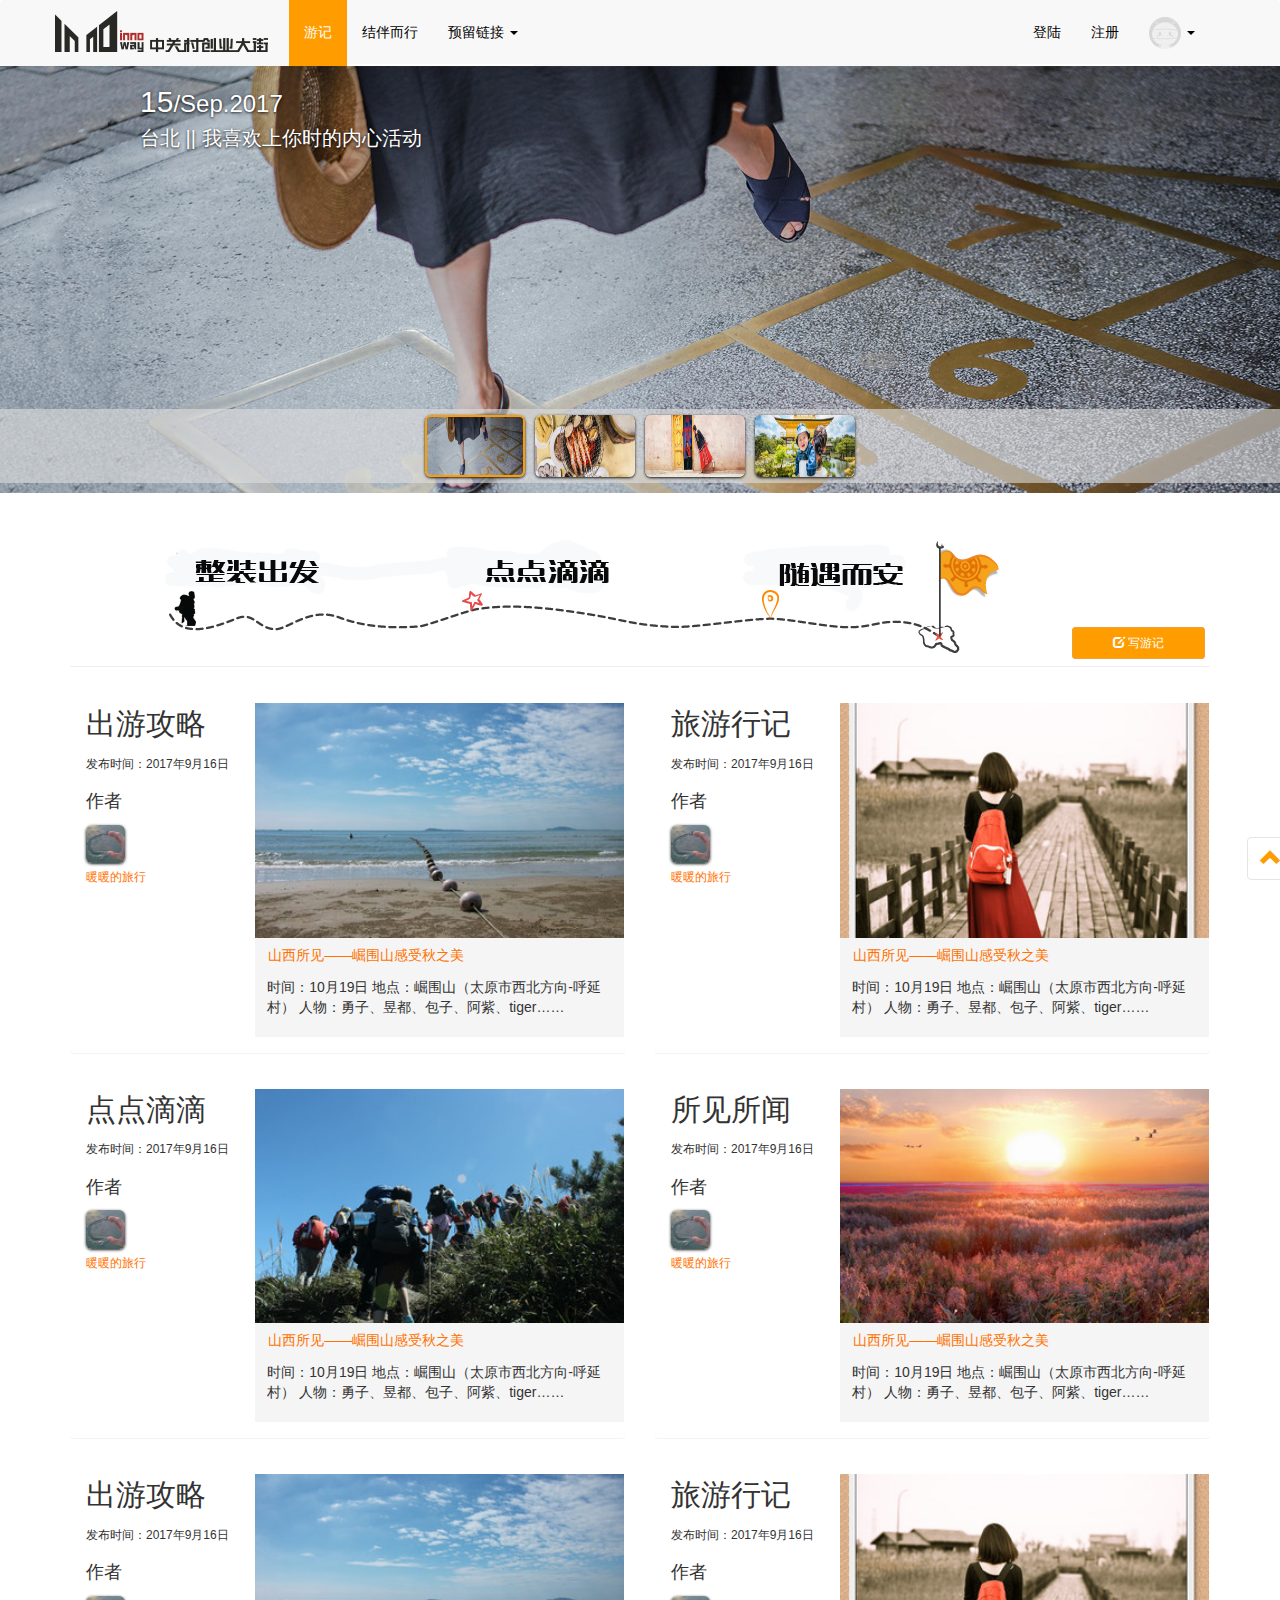
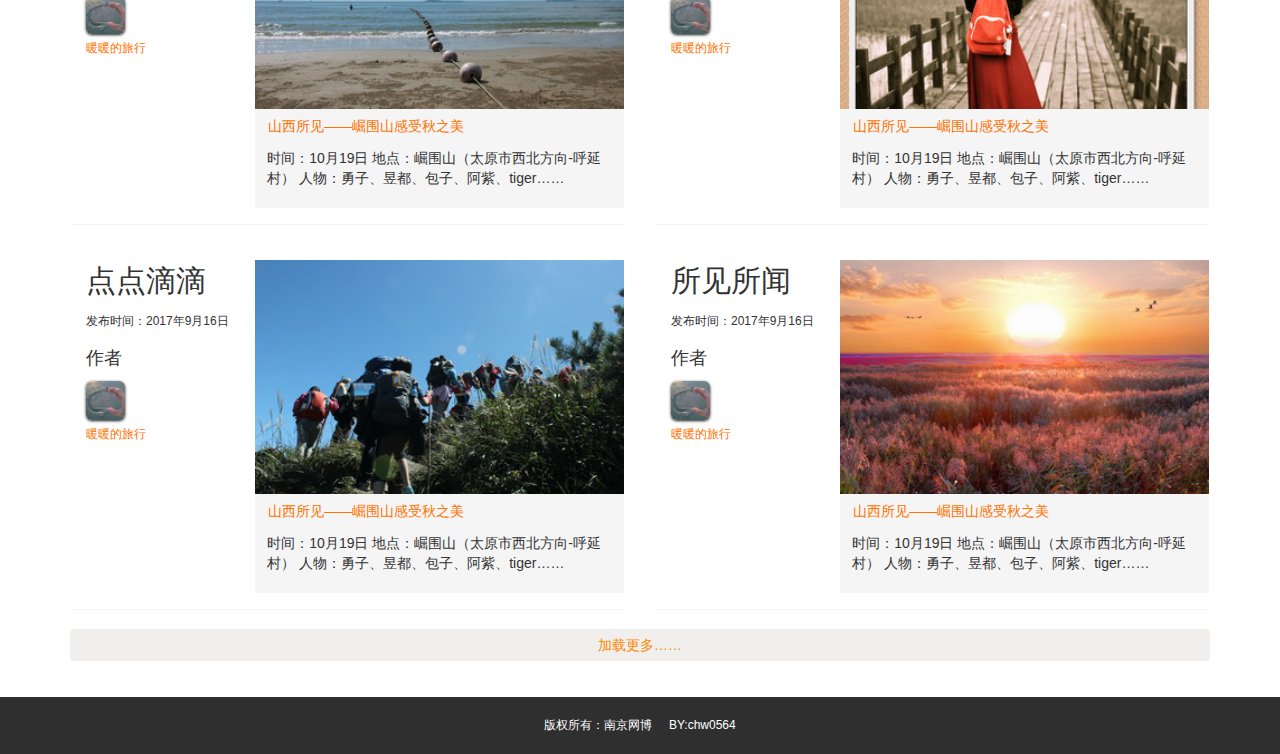
==== commit cddaf1d7: "'ss'" ====
--- a/index.html
+++ b/index.html
@@ -144,15 +144,127 @@
 					  		<i class="glyphicon glyphicon-edit"></i> 写游记
 					  	</a>
 					</div>
-				</div>
-			</div>
-			<div class="row">
+					
+				</div>
+			</div>
+			
+			<div class="row">
+				<div class="col-xs-6">
+					<div class="panel">
+					  <div class="panel-body row">
+					    <div class="col-xs-4 article">
+					    	<p class="classify-css">出游攻略</p>
+					    	<p class="art-date">发布时间：2017年9月16日</p>
+					    	<p class="zuozhe-css">作者</p>
+					    	<img class="img-rounded art-user" src="img/userImg/user01.jpeg"/>
+					    	<div class="art-username">
+					    		暖暖的旅行
+					    	</div>
+					    </div>
+					    <div class="col-xs-8 art-back">
+		                    <div>
+		                        <a href="#" target="_blank">
+		                        	<img src="img/artimg/art (1).jpeg">
+		                       	</a>
+		                    </div>
+		                    <h3 class="content-title">
+		                    	<a class="btn btn-link" href="" target="_blank">山西所见——崛围山感受秋之美</a>
+		                    </h3>
+		                    <div class="content-desc"> 时间：10月19日 地点：崛围山（太原市西北方向-呼延村） 人物：勇子、昱都、包子、阿紫、tiger……</div>
+					    </div>
+					  </div>
+					</div>
+				</div>
 				
+				<div class="col-xs-6">
+					<div class="panel">
+					  <div class="panel-body row">
+					    <div class="col-xs-4 article">
+					    	<p class="classify-css">旅游行记</p>
+					    	<p class="art-date">发布时间：2017年9月16日</p>
+					    	<p class="zuozhe-css">作者</p>
+					    	<img class="img-rounded art-user" src="img/userImg/user01.jpeg"/>
+					    	<div class="art-username">
+					    		暖暖的旅行
+					    	</div>
+					    </div>
+					    <div class="col-xs-8 art-back">
+		                    <div>
+		                        <a href="#" target="_blank">
+		                        	<img src="img/artimg/art (2).jpeg">
+		                       	</a>
+		                    </div>
+		                    <h3 class="content-title">
+		                    	<a class="btn btn-link" href="" target="_blank">山西所见——崛围山感受秋之美</a>
+		                    </h3>
+		                    <div class="content-desc"> 时间：10月19日 地点：崛围山（太原市西北方向-呼延村） 人物：勇子、昱都、包子、阿紫、tiger……</div>
+					    </div>
+					  </div>
+					</div>
+				</div>
+			</div>
+			
+			<div class="row">
+				<div class="col-xs-6">
+					<div class="panel">
+					  <div class="panel-body row">
+					    <div class="col-xs-4 article">
+					    	<p class="classify-css">点点滴滴</p>
+					    	<p class="art-date">发布时间：2017年9月16日</p>
+					    	<p class="zuozhe-css">作者</p>
+					    	<img class="img-rounded art-user" src="img/userImg/user01.jpeg"/>
+					    	<div class="art-username">
+					    		暖暖的旅行
+					    	</div>
+					    </div>
+					    <div class="col-xs-8 art-back">
+		                    <div>
+		                        <a href="#" target="_blank">
+		                        	<img src="img/artimg/art (3).jpeg">
+		                       	</a>
+		                    </div>
+		                    <h3 class="content-title">
+		                    	<a class="btn btn-link" href="" target="_blank">山西所见——崛围山感受秋之美</a>
+		                    </h3>
+		                    <div class="content-desc"> 时间：10月19日 地点：崛围山（太原市西北方向-呼延村） 人物：勇子、昱都、包子、阿紫、tiger……</div>
+					    </div>
+					  </div>
+					</div>
+				</div>
 				
 				<div class="col-xs-6">
 					<div class="panel">
 					  <div class="panel-body row">
 					    <div class="col-xs-4 article">
+					    	<p class="classify-css">所见所闻</p>
+					    	<p class="art-date">发布时间：2017年9月16日</p>
+					    	<p class="zuozhe-css">作者</p>
+					    	<img class="img-rounded art-user" src="img/userImg/user01.jpeg"/>
+					    	<div class="art-username">
+					    		暖暖的旅行
+					    	</div>
+					    </div>
+					    <div class="col-xs-8 art-back">
+		                    <div>
+		                        <a href="#" target="_blank">
+		                        	<img src="img/artimg/art (4).jpeg">
+		                       	</a>
+		                    </div>
+		                    <h3 class="content-title">
+		                    	<a class="btn btn-link" href="" target="_blank">山西所见——崛围山感受秋之美</a>
+		                    </h3>
+		                    <div class="content-desc"> 时间：10月19日 地点：崛围山（太原市西北方向-呼延村） 人物：勇子、昱都、包子、阿紫、tiger……</div>
+					    </div>
+					  </div>
+					</div>
+				</div>
+			</div>
+			
+			<div class="row">
+				<div class="col-xs-6">
+					<div class="panel">
+					  <div class="panel-body row">
+					    <div class="col-xs-4 article">
 					    	<p class="classify-css">出游攻略</p>
 					    	<p class="art-date">发布时间：2017年9月16日</p>
 					    	<p class="zuozhe-css">作者</p>
@@ -176,67 +288,67 @@
 					</div>
 				</div>
 				
+				<div class="col-xs-6">
+					<div class="panel">
+					  <div class="panel-body row">
+					    <div class="col-xs-4 article">
+					    	<p class="classify-css">旅游行记</p>
+					    	<p class="art-date">发布时间：2017年9月16日</p>
+					    	<p class="zuozhe-css">作者</p>
+					    	<img class="img-rounded art-user" src="img/userImg/user01.jpeg"/>
+					    	<div class="art-username">
+					    		暖暖的旅行
+					    	</div>
+					    </div>
+					    <div class="col-xs-8 art-back">
+		                    <div>
+		                        <a href="#" target="_blank">
+		                        	<img src="img/artimg/art (2).jpeg">
+		                       	</a>
+		                    </div>
+		                    <h3 class="content-title">
+		                    	<a class="btn btn-link" href="" target="_blank">山西所见——崛围山感受秋之美</a>
+		                    </h3>
+		                    <div class="content-desc"> 时间：10月19日 地点：崛围山（太原市西北方向-呼延村） 人物：勇子、昱都、包子、阿紫、tiger……</div>
+					    </div>
+					  </div>
+					</div>
+				</div>
+			</div>
+			
+			<div class="row">
+				<div class="col-xs-6">
+					<div class="panel">
+					  <div class="panel-body row">
+					    <div class="col-xs-4 article">
+					    	<p class="classify-css">点点滴滴</p>
+					    	<p class="art-date">发布时间：2017年9月16日</p>
+					    	<p class="zuozhe-css">作者</p>
+					    	<img class="img-rounded art-user" src="img/userImg/user01.jpeg"/>
+					    	<div class="art-username">
+					    		暖暖的旅行
+					    	</div>
+					    </div>
+					    <div class="col-xs-8 art-back">
+		                    <div>
+		                        <a href="#" target="_blank">
+		                        	<img src="img/artimg/art (3).jpeg">
+		                       	</a>
+		                    </div>
+		                    <h3 class="content-title">
+		                    	<a class="btn btn-link" href="" target="_blank">山西所见——崛围山感受秋之美</a>
+		                    </h3>
+		                    <div class="content-desc"> 时间：10月19日 地点：崛围山（太原市西北方向-呼延村） 人物：勇子、昱都、包子、阿紫、tiger……</div>
+					    </div>
+					  </div>
+					</div>
+				</div>
 				
 				<div class="col-xs-6">
 					<div class="panel">
 					  <div class="panel-body row">
 					    <div class="col-xs-4 article">
-					    	<p class="classify-css">出游攻略</p>
-					    	<p class="art-date">发布时间：2017年9月16日</p>
-					    	<p class="zuozhe-css">作者</p>
-					    	<img class="img-rounded art-user" src="img/userImg/user01.jpeg"/>
-					    	<div class="art-username">
-					    		暖暖的旅行
-					    	</div>
-					    </div>
-					    <div class="col-xs-8 art-back">
-		                    <div>
-		                        <a href="#" target="_blank">
-		                        	<img src="img/artimg/art (2).jpeg">
-		                       	</a>
-		                    </div>
-		                    <h3 class="content-title">
-		                    	<a class="btn btn-link" href="" target="_blank">山西所见——崛围山感受秋之美</a>
-		                    </h3>
-		                    <div class="content-desc"> 时间：10月19日 地点：崛围山（太原市西北方向-呼延村） 人物：勇子、昱都、包子、阿紫、tiger……</div>
-					    </div>
-					  </div>
-					</div>
-				</div>
-				
-				
-				<div class="col-xs-6">
-					<div class="panel">
-					  <div class="panel-body row">
-					    <div class="col-xs-4 article">
-					    	<p class="classify-css">出游攻略</p>
-					    	<p class="art-date">发布时间：2017年9月16日</p>
-					    	<p class="zuozhe-css">作者</p>
-					    	<img class="img-rounded art-user" src="img/userImg/user01.jpeg"/>
-					    	<div class="art-username">
-					    		暖暖的旅行
-					    	</div>
-					    </div>
-					    <div class="col-xs-8 art-back">
-		                    <div>
-		                        <a href="#" target="_blank">
-		                        	<img src="img/artimg/art (3).jpeg">
-		                       	</a>
-		                    </div>
-		                    <h3 class="content-title">
-		                    	<a class="btn btn-link" href="" target="_blank">山西所见——崛围山感受秋之美</a>
-		                    </h3>
-		                    <div class="content-desc"> 时间：10月19日 地点：崛围山（太原市西北方向-呼延村） 人物：勇子、昱都、包子、阿紫、tiger……</div>
-					    </div>
-					  </div>
-					</div>
-				</div>
-				
-				<div class="col-xs-6">
-					<div class="panel">
-					  <div class="panel-body row">
-					    <div class="col-xs-4 article">
-					    	<p class="classify-css">出游攻略</p>
+					    	<p class="classify-css">所见所闻</p>
 					    	<p class="art-date">发布时间：2017年9月16日</p>
 					    	<p class="zuozhe-css">作者</p>
 					    	<img class="img-rounded art-user" src="img/userImg/user01.jpeg"/>
@@ -258,119 +370,8 @@
 					  </div>
 					</div>
 				</div>
-				
-				
-								<div class="col-xs-6">
-					<div class="panel">
-					  <div class="panel-body row">
-					    <div class="col-xs-4 article">
-					    	<p class="classify-css">出游攻略</p>
-					    	<p class="art-date">发布时间：2017年9月16日</p>
-					    	<p class="zuozhe-css">作者</p>
-					    	<img class="img-rounded art-user" src="img/userImg/user01.jpeg"/>
-					    	<div class="art-username">
-					    		暖暖的旅行
-					    	</div>
-					    </div>
-					    <div class="col-xs-8 art-back">
-		                    <div>
-		                        <a href="#" target="_blank">
-		                        	<img src="img/artimg/art (1).jpeg">
-		                       	</a>
-		                    </div>
-		                    <h3 class="content-title">
-		                    	<a class="btn btn-link" href="" target="_blank">山西所见——崛围山感受秋之美</a>
-		                    </h3>
-		                    <div class="content-desc"> 时间：10月19日 地点：崛围山（太原市西北方向-呼延村） 人物：勇子、昱都、包子、阿紫、tiger……</div>
-					    </div>
-					  </div>
-					</div>
-				</div>
-				
-				
-				<div class="col-xs-6">
-					<div class="panel">
-					  <div class="panel-body row">
-					    <div class="col-xs-4 article">
-					    	<p class="classify-css">出游攻略</p>
-					    	<p class="art-date">发布时间：2017年9月16日</p>
-					    	<p class="zuozhe-css">作者</p>
-					    	<img class="img-rounded art-user" src="img/userImg/user01.jpeg"/>
-					    	<div class="art-username">
-					    		暖暖的旅行
-					    	</div>
-					    </div>
-					    <div class="col-xs-8 art-back">
-		                    <div>
-		                        <a href="#" target="_blank">
-		                        	<img src="img/artimg/art (2).jpeg">
-		                       	</a>
-		                    </div>
-		                    <h3 class="content-title">
-		                    	<a class="btn btn-link" href="" target="_blank">山西所见——崛围山感受秋之美</a>
-		                    </h3>
-		                    <div class="content-desc"> 时间：10月19日 地点：崛围山（太原市西北方向-呼延村） 人物：勇子、昱都、包子、阿紫、tiger……</div>
-					    </div>
-					  </div>
-					</div>
-				</div>
-				
-				
-				<div class="col-xs-6">
-					<div class="panel">
-					  <div class="panel-body row">
-					    <div class="col-xs-4 article">
-					    	<p class="classify-css">出游攻略</p>
-					    	<p class="art-date">发布时间：2017年9月16日</p>
-					    	<p class="zuozhe-css">作者</p>
-					    	<img class="img-rounded art-user" src="img/userImg/user01.jpeg"/>
-					    	<div class="art-username">
-					    		暖暖的旅行
-					    	</div>
-					    </div>
-					    <div class="col-xs-8 art-back">
-		                    <div>
-		                        <a href="#" target="_blank">
-		                        	<img src="img/artimg/art (3).jpeg">
-		                       	</a>
-		                    </div>
-		                    <h3 class="content-title">
-		                    	<a class="btn btn-link" href="" target="_blank">山西所见——崛围山感受秋之美</a>
-		                    </h3>
-		                    <div class="content-desc"> 时间：10月19日 地点：崛围山（太原市西北方向-呼延村） 人物：勇子、昱都、包子、阿紫、tiger……</div>
-					    </div>
-					  </div>
-					</div>
-				</div>
-				
-				<div class="col-xs-6">
-					<div class="panel">
-					  <div class="panel-body row">
-					    <div class="col-xs-4 article">
-					    	<p class="classify-css">出游攻略</p>
-					    	<p class="art-date">发布时间：2017年9月16日</p>
-					    	<p class="zuozhe-css">作者</p>
-					    	<img class="img-rounded art-user" src="img/userImg/user01.jpeg"/>
-					    	<div class="art-username">
-					    		暖暖的旅行
-					    	</div>
-					    </div>
-					    <div class="col-xs-8 art-back">
-		                    <div>
-		                        <a href="#" target="_blank">
-		                        	<img src="img/artimg/art (4).jpeg">
-		                       	</a>
-		                    </div>
-		                    <h3 class="content-title">
-		                    	<a class="btn btn-link" href="" target="_blank">山西所见——崛围山感受秋之美</a>
-		                    </h3>
-		                    <div class="content-desc"> 时间：10月19日 地点：崛围山（太原市西北方向-呼延村） 人物：勇子、昱都、包子、阿紫、tiger……</div>
-					    </div>
-					  </div>
-					</div>
-				</div>
-				
-			</div>
+			</div>
+			
 			<div class="row">
 				<div class="col-xs-12 loading-btn">
 					<a class="btn btn-default btn-block">加载更多……</a>
--- a/css/style.css
+++ b/css/style.css
@@ -61,10 +61,10 @@
 .clear-padding{
 	padding-left: 0px;
 	padding-right: 0px;
-	height: 450px;
+	/*height: 450px;*/
 }
 .clear-padding .swiper-slide > img{
-	height: 450px;
+	/*height: 450px;*/
 	width: 100%;
 }
 .swiper-pagination-bullet-active img{
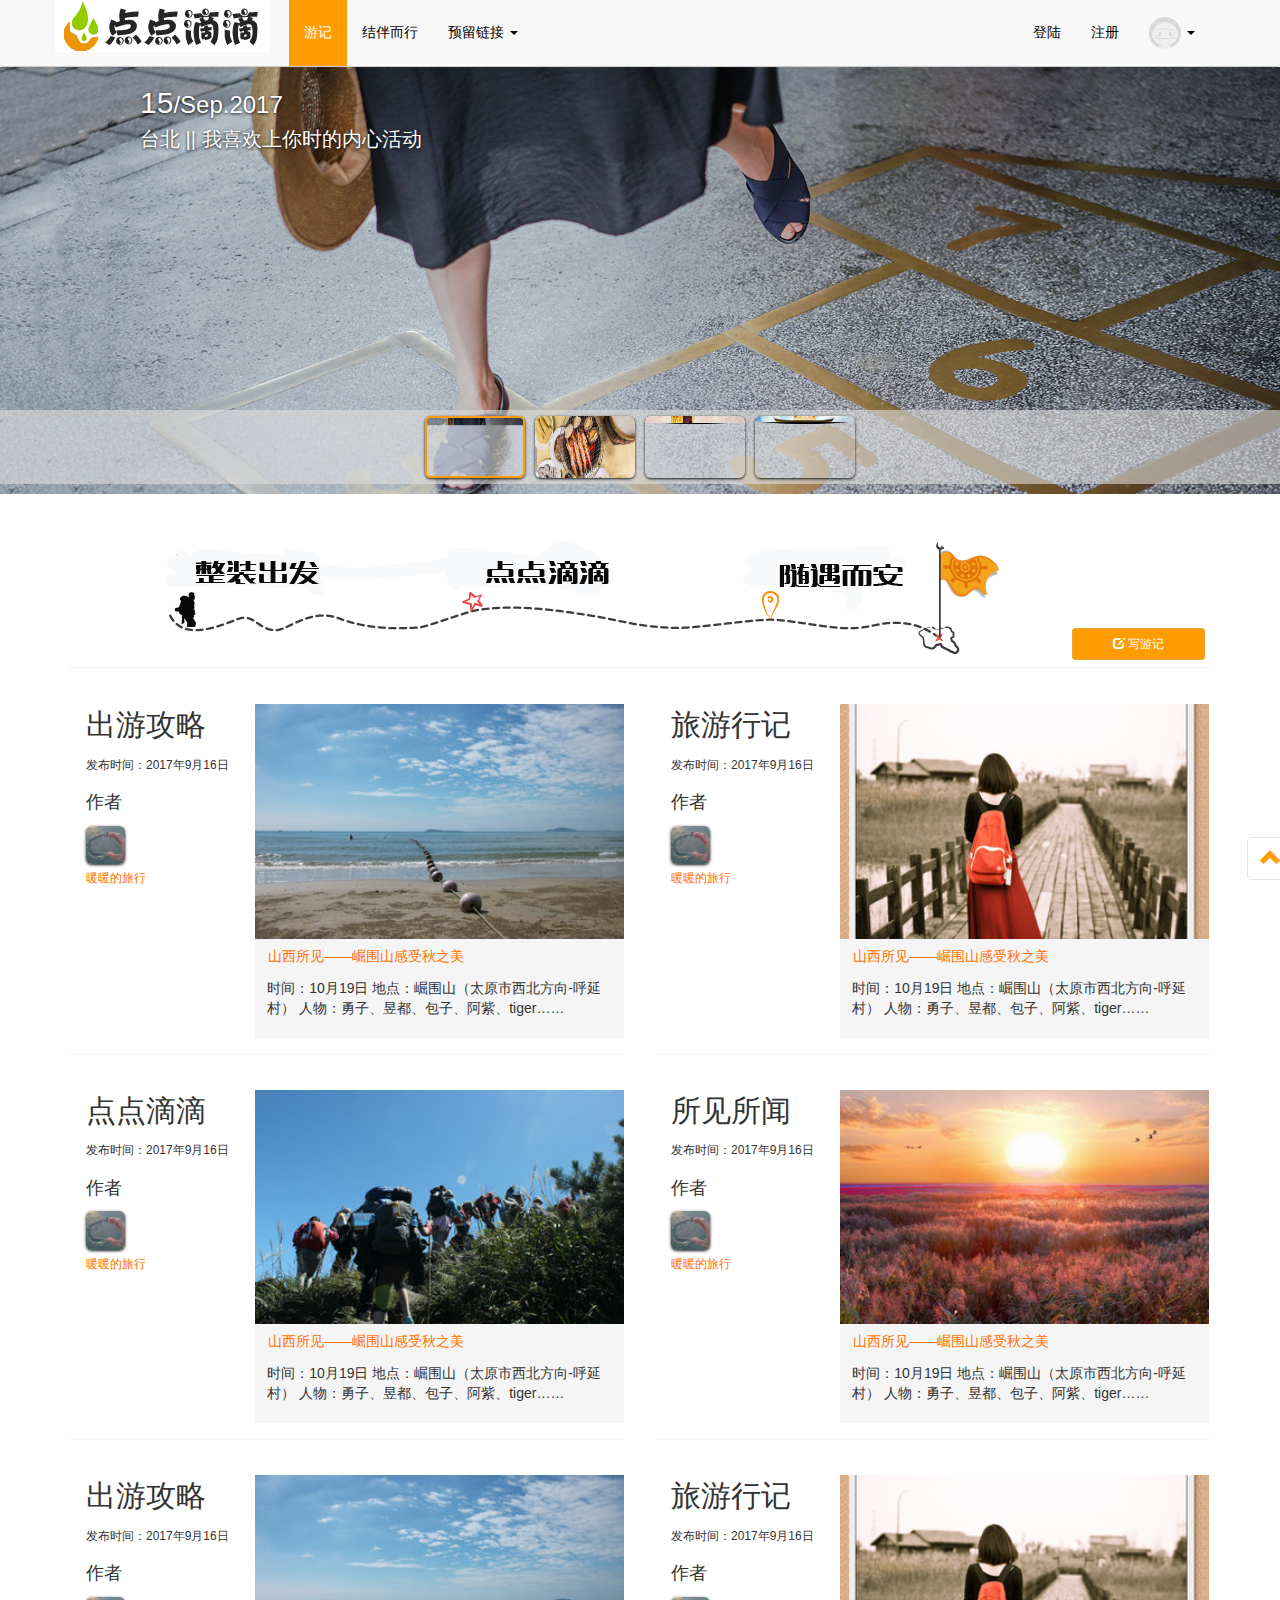
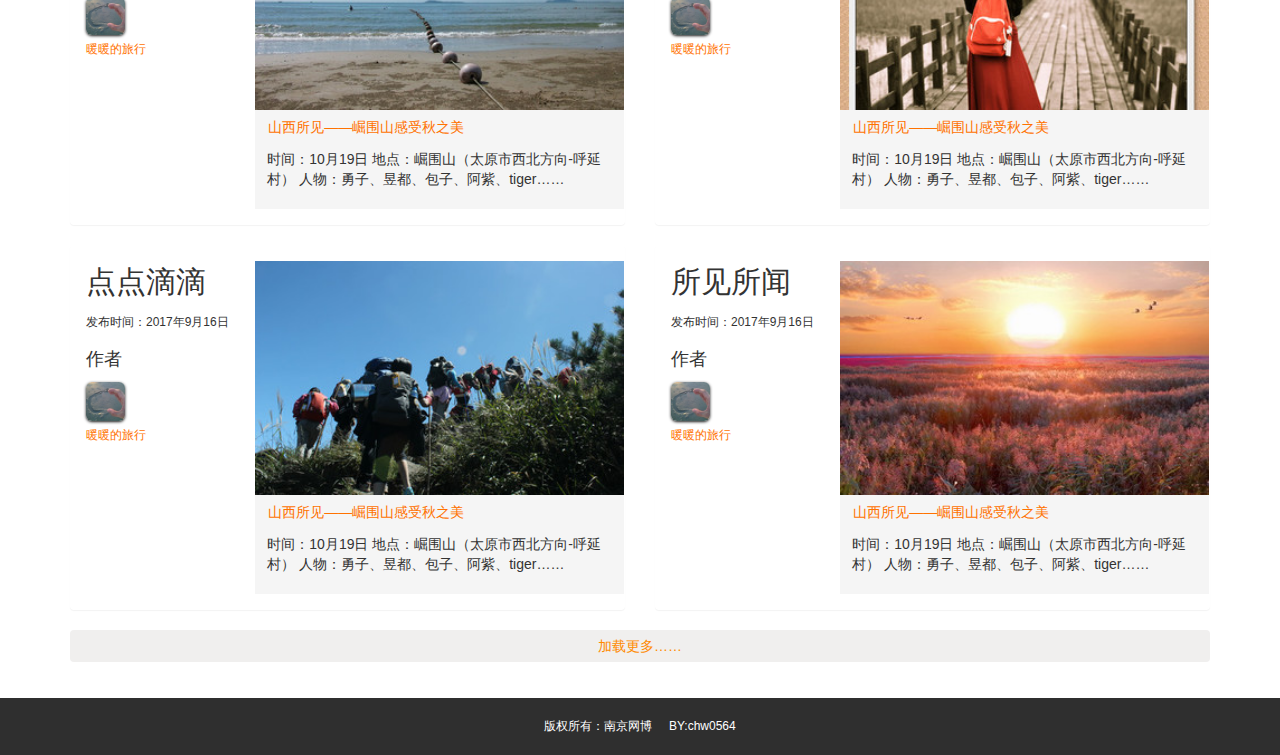
==== commit 5622d0a5: "'s'" ====
--- a/index.html
+++ b/index.html
@@ -49,10 +49,10 @@
 					</ul>
 					<ul class="nav navbar-nav navbar-right">
 						<li>
-							<a href="">登陆</a>
+							<a href="login.html">登陆</a>
 						</li>
 						<li>
-							<a href="">注册</a>
+							<a href="login.html">注册</a>
 						</li>
 						<li class="dropdown">
 							<a href="#" class="dropdown-toggle user-active" data-toggle="dropdown" role="button">
@@ -61,12 +61,22 @@
 							</a>
 							<ul class="dropdown-menu">
 								<li>
-									<a href="#">
-										<i class="glyphicon glyphicon-edit"></i> 写游记
+									<a href="sendyouji.html">
+										<i class="glyphicon glyphicon-edit"></i> 发布游记
 									</a>
 								</li>
 								<li>
-									<a href="#">
+									<a href="sendjieban.html">
+										<i class="glyphicon glyphicon-edit"></i> 发布结伴
+									</a>
+								</li>
+								<li>
+									<a href="userSend.html">
+										<i class="glyphicon glyphicon-edit"></i> 我的发布
+									</a>
+								</li>
+								<li>
+									<a href="userSet.html">
 										<i class="glyphicon glyphicon-cog"></i> 设置
 									</a>
 								</li>
@@ -163,12 +173,12 @@
 					    </div>
 					    <div class="col-xs-8 art-back">
 		                    <div>
-		                        <a href="#" target="_blank">
+		                        <a href="youjiDetail.html" target="_blank">
 		                        	<img src="img/artimg/art (1).jpeg">
 		                       	</a>
 		                    </div>
 		                    <h3 class="content-title">
-		                    	<a class="btn btn-link" href="" target="_blank">山西所见——崛围山感受秋之美</a>
+		                    	<a class="btn btn-link" href="youjiDetail.html" target="_blank">山西所见——崛围山感受秋之美</a>
 		                    </h3>
 		                    <div class="content-desc"> 时间：10月19日 地点：崛围山（太原市西北方向-呼延村） 人物：勇子、昱都、包子、阿紫、tiger……</div>
 					    </div>
--- a/css/style.css
+++ b/css/style.css
@@ -5,6 +5,7 @@
 body{
     font-family: Arial,"Lucida Grande","Microsoft Yahei","Hiragino Sans GB","Hiragino Sans GB W3",SimSun,"PingFang SC",STHeiti;
 	/*font-family: 'langqian';*/
+	min-width: 1200px;
 }
 .logo-style{
 	padding: 0px 20px 0px 0px;
@@ -57,6 +58,7 @@
 .clear-bottom{
 	margin-bottom: 0px;
 	border: none;
+	border-bottom: 1px solid #ccc;
 }
 .clear-padding{
 	padding-left: 0px;
@@ -114,7 +116,12 @@
 	font-size: 30px;
     padding: 20px 0px;
 }
-
+.show-title .title-info{
+    margin: 0 20px 15px;
+    font-size: 30px;
+    font-weight: 500;
+    text-shadow: 1px 2px 2px rgba(0,0,0,1);
+}
 .img-rounded{
 	box-shadow: 0 1px 3px rgba(0,0,0,.9);
 }
@@ -309,3 +316,340 @@
 	font-size: 18px;
     font-family: langqian;
 }
+.hotaddress-css{
+   margin: 30px 8px 0px 8px;
+}
+.hotaddress-css > .item{
+    margin-bottom: 30px;
+}
+.hotaddress-css > .item > img{
+	width: 100%;
+	height: 220px;
+}
+.hotaddress-css > .item > .bg{
+    position: absolute;
+    top: 0px;
+    left: 0;
+    padding: 0px 15px;
+    width: 100%;
+    height: 220px;
+}
+.hotaddress-css > .item:hover > .bg > div{
+     opacity: 0.3;
+}
+.hotaddress-css > .item:hover > .txt > p{
+ 	height: 60px;
+    visibility: visible;
+    padding-left: 10px;
+    border-left: 4px solid #ff9d00;
+}
+.clear-panel:hover .attention i{
+	color: #ec971f;
+	border-color: #ec971f;
+}
+.hotaddress-css > .item > .bg > div{
+   	background-color: black;
+    opacity: 0;
+    width: 100%;
+    height: 100%;
+    transition: opacity 0.5s ease 0s;
+    transition:opacity 0.5s ease 0s;
+	-moz-transition:opacity 0.5s ease 0s; /* Firefox 4 */
+	-webkit-transition:opacity 0.5s ease 0s; /* Safari and Chrome */
+	-o-transition:opacity 0.5s ease 0s; /* Opera */
+}
+.hotaddress-css > .item > .txt > strong{
+    display: inline-block;
+    margin-bottom: 10px;
+    font-size: 28px;
+    font-weight: normal;
+    text-shadow: 1px 1px 1px rgba(0,0,0,0.5);
+    line-height: 20px;
+}
+.hotaddress-css > .item > .txt > p{
+    /*display: none;*/
+   	visibility:hidden;
+    height: 0px;
+    transition: height 0.3s;
+    transition: height 0.3s;
+	-moz-transition: height 0.3s;
+	-webkit-transition: height 0.3s;
+	-o-transition: height 0.3s;
+}
+.hotaddress-css > .item > .txt{
+   	position: absolute;
+    bottom: 0;
+    padding: 0 15px 10px;
+    color: #fff;
+    font-size: 14px;
+    line-height: 20px;
+}
+.hot-item{
+	color: #444;
+}
+.hot-item .desc{
+	color: #666;
+}
+.hot-item .user{
+	margin: 25px 0;
+    /*padding-left: 63px;*/
+    line-height: 20px;
+}
+.hot-item .user .avatar{
+	margin-right: 6px;
+}
+.hot-item .user .avatar >img{
+	height: 40px;
+    width: auto;
+    border-radius: 50%;
+}
+.hot-item .user .name{
+	color: #ff7200;
+}
+.hot-item:hover,.hot-item:active,.hot-item:focus,.hot-item:visited{
+	text-decoration: none;
+	color: #444;
+}
+.hot-item .attention{
+    line-height: 38px;
+    font-size: 18px;
+    color: #666;
+}
+.hot-item .attention b{
+    padding: 0 5px;
+    font-size: 28px;
+    vertical-align: -4px;
+}
+.hot-item .attention i{
+	border: 2px solid #ccc;
+    border-radius: 50%;
+    padding: 8px;
+}
+.hot-search{
+    border-bottom: 1px solid #efefef;
+    border-top: 1px solid #efefef;
+    margin: 0px 20px;
+    padding: 20px 0px;
+}
+.user-setting{
+	margin-top: 30px;
+}
+.user-setting .list-group-item{
+	margin: 10px 0px;
+	border: none;
+	border-radius: 4px;
+	color: #666;
+	font-size: 14px;
+	cursor: pointer;
+}
+.user-setting .active{
+	color: white;
+	background-color: #ffa800;
+}
+.user-setting .active:hover{
+	background-color: #ffa800;
+}
+.user-setting .list-group-item:not(.active):hover{
+	background-color: #EFEFEF;
+}
+.user-setting .panel-default{
+	margin-top: 10px;
+	border: none;
+}
+.user-setting .panel-default > .panel-heading{
+	background-color: white;
+}
+.user-setting .panel-default > .panel-heading > .panel-title{
+	font-size: 24px;
+	color: #444;
+}
+.mod-publish .item-title {
+    line-height: 46px;
+}
+.mod-publish .item-image img{
+	width: 200px;
+	height: auto;
+	cursor: pointer;
+}
+.mod-publish .item {
+    padding-left: 94px;
+    margin-bottom: 18px;
+    font-size: 16px;
+    line-height: 32px;
+}
+.mod-publish .tet {
+    float: left;
+    margin-left: -94px;
+    width: 66px;
+    text-align: right;
+    overflow: hidden;
+}
+.mod-publish .tet em {
+    position: absolute;
+    margin: 0 0 0 -10px;
+    color: #ea3c1a;
+    font-size: 16px;
+    font-style: normal;
+}
+.mod-publish .ui-input {
+    display: inline;
+}
+.mod-publish .ui-input input{
+    padding-left: 8px;
+}
+.mod-publish .ui-input select{
+    width: 50%;
+    padding-left: 8px;
+    height: 38px;
+}
+.mod-publish .ui-input .inp-title {
+    width: 100%;
+}
+.mod-publish .inp-num{
+	padding-right: 10px;
+}
+.mod-publish .inp-contact {
+    position: relative;
+    margin-right: 10px;
+    /*width: 288px;*/
+}
+.mod-publish .inp-contact input{
+    padding-left: 50px;
+}
+.mod-publish .inp-contact span {
+    position: absolute;
+    line-height: 40px;
+    padding-left: 10px;
+}
+.mod-publish .inp-last span {
+    position: absolute;
+    line-height: 40px;
+    padding-left: 10px;
+    width: 50px;
+}
+.mod-publish .item-place input {
+    width: 50%;
+}
+.jieban .jieban-title{
+	padding-bottom: 10px;
+    border-bottom: 1px solid #ccc;
+}
+.jieban .jieban-info{
+	font-size: 18px;
+	color: #666;
+}
+.jieban .jieban-info li{
+	padding-bottom: 14px;
+}
+.jieban .jieban-detail{
+	text-indent:30px;
+	font-size: 16px;
+    line-height: 2em;
+}
+.jieban .user{
+	/*margin: 25px 0;*/
+    line-height: 20px;
+    display: inline-block;
+}
+.jieban .user .avatar{
+	margin-right: 6px;
+}
+.jieban .user .avatar >img{
+    height: 40px;
+    width: 40px;
+    border-radius: 50%;
+}
+.jieban .user .name{
+	color: #ff7200;
+}
+.panel-style-heading{
+    margin-bottom: 25px;
+    height: 60px;
+    line-height: 60px;
+    background-color: #fff;
+    box-shadow: 2px 1px 2px rgba(0,0,0,.08), 0 0 3px rgba(0,0,0,0.05);
+    text-align: center;
+    font-size: 16px;
+    position: relative;
+    font-size: 20px;
+}
+.panel-style-heading em{
+	font-style: normal;
+    font-size: 24px;
+    color: #ff8a00;
+}
+.jieban-add-user{
+	display: flex;
+	flex-wrap: wrap;
+	text-align: center;
+	margin: 0px 20px;
+}
+.jieban-add-user li{
+	padding: 10px 10px;
+}
+.jieban-add-user img{
+	width: 60px;
+	border-radius: 50%;
+}
+.user-message li{
+	margin-bottom: 20px;
+}
+.user-message img{
+	width: 48px;
+	border-radius: 50%;
+}
+.user-message span{
+	margin-left: 4px;
+	color: #ff8a00;
+}
+.user-message .message-date{
+    float: right;
+    display: inline-block;
+    line-height: 48px;
+    padding-right: 10px;
+    color: #999;
+}
+.user-message .user-message-back{
+	background-color: #efefef;
+	border-radius: 24px 0 0 24px;
+	margin-bottom: 6px;
+}
+.user-message .user-message-msg{
+	margin-left: 48px;
+	font-size: 12px;
+    line-height: 2em;
+    color: #666666;
+}
+.youji-content{
+	/*text-indent:30px;*/
+	font-size: 16px;
+    line-height: 2em;
+}
+.youji-content img{
+	width: 100%;
+	border-radius: 4px;
+}
+.rep-message{
+	font-size: 20px;
+    display: inline-block;
+    width: 200px;
+    text-align: center;
+    padding: 4px;
+    margin-bottom: 10px;
+    border-bottom: 3px solid;
+    color: #ff9d00;
+}
+.my-user dt img{
+	width: 160px;
+	height: 100px;
+	border-radius: 4px;
+}
+.my-user .btn-youji{
+    float: right;
+    position: relative;
+    bottom: -32px;
+}
+.my-user{
+	border-bottom: 1px solid #CCCCCC;
+	padding: 0px 0px 10px 0px;
+}
